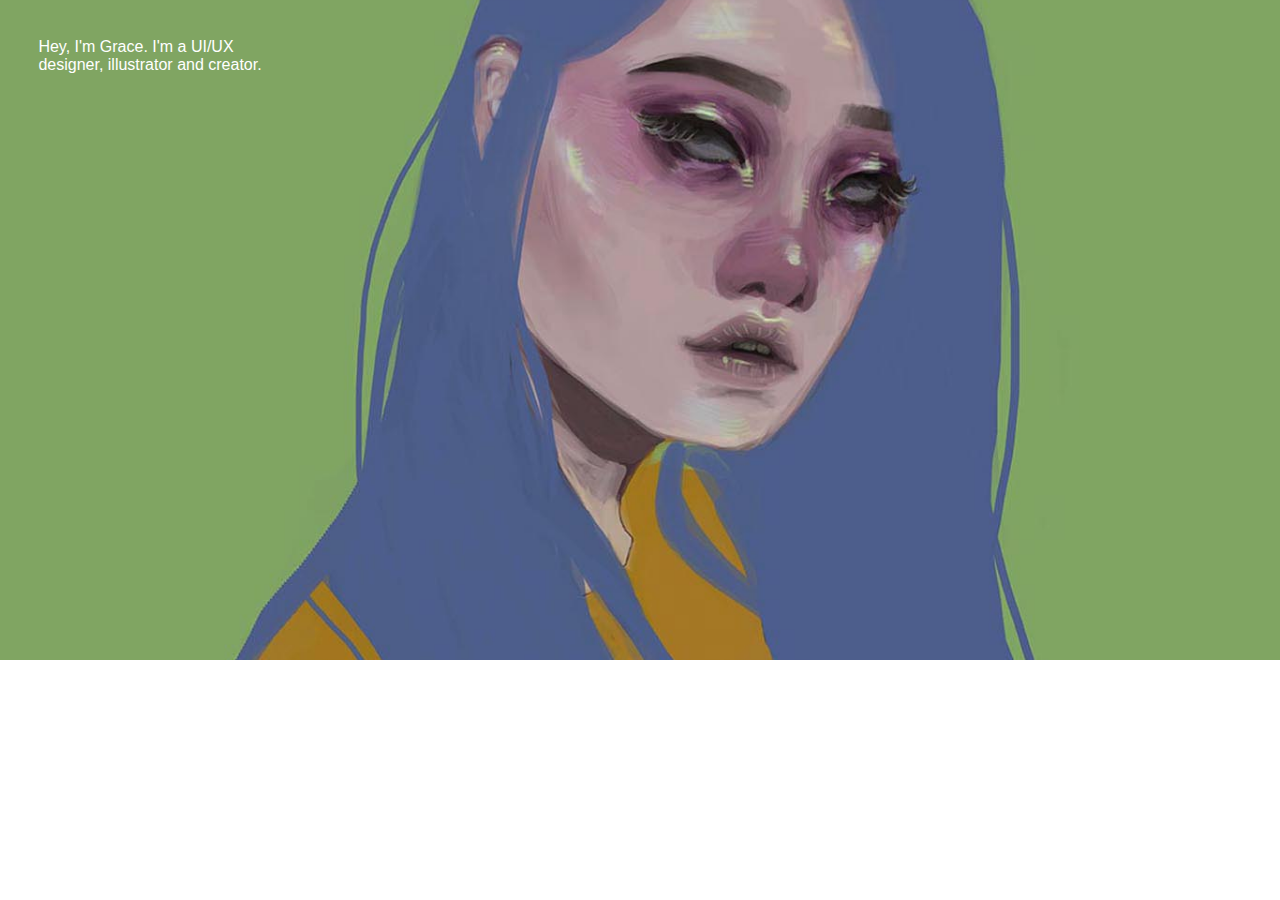
==== index.html @ 93673a51 "created the slideshow on homepage" ====
<!DOCTYPE html>
<html>
<head>
  <meta charset="utf-8">
  <title>Grace Redman's Portfolio</title>
  <script src="jquery-3.4.1.min.js"></script>
  <link rel="stylesheet" type="text/css" href="main.css">
  <script type="text/javascript" src="javascript.js"></script>
</head>
<body>
 <div class="container">
  <div class="slide show" style="background-image: url('images/1.jpg');">
  	<div class = "welcome">
 	Hey, I'm Grace. I'm a UI/UX designer, illustrator and creator.
 </div>
  </div>
  <div class="slide" style="background-image: url('images/2.jpg');">
  	<div class = "welcome">
 	Hey, I'm Grace. I'm a UI/UX designer, illustrator and creator.
 </div>
  </div>
  <div class="slide" style="background-image: url('images/3.png');">
  	<div class = "welcome">
 	Hey, I'm Grace. I'm a UI/UX designer, illustrator and creator.
 </div>
  </div>
</div>

</body>
</html>
---- main.css ----
*{

	margin: 0px;
	padding: 0px;

}
.container {
  height: 660px; /* It can be anything you need */
  position: relative;
  width: 100%;
  position: relative;

}

.container .slide {
  background-position: center center;
  background-repeat: no-repeat;
  background-size: cover;
  height: 100%;
  left: 0;
  opacity: 0;
  position: absolute;
  top: 0;
  transition: opacity 1s ease-in-out;
  width: 100%;
  z-index: 1;


}


.container .slide.show {
  opacity: 1;
}

.welcome{
	display: inline-block;
	width: 20%;
	margin: 3%;
	color: white;
	font-family: arial;


}
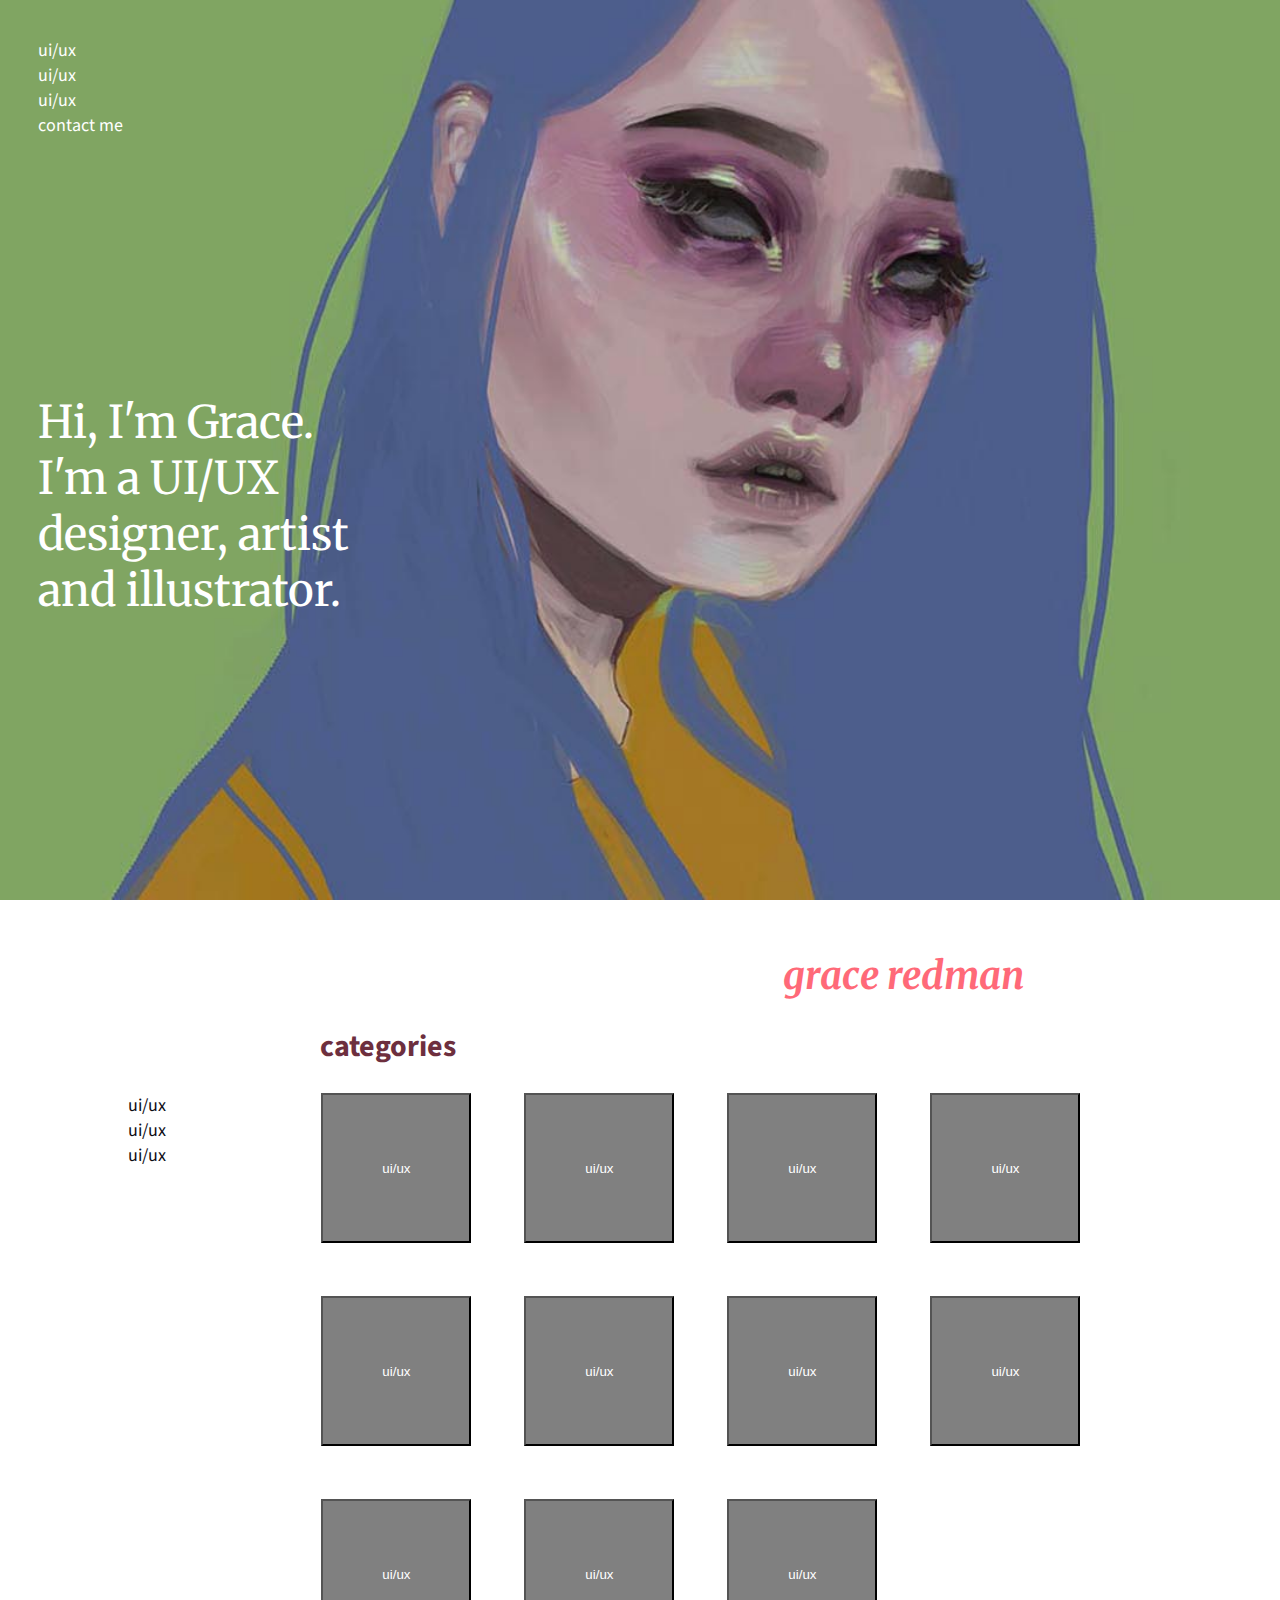
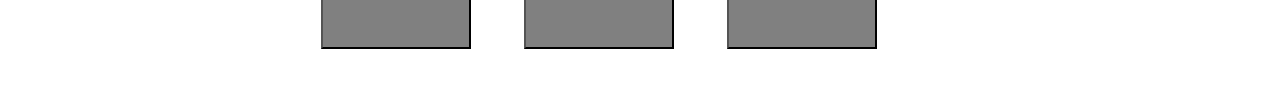
==== commit a68a5046: "added content on main page" ====
--- a/index.html
+++ b/index.html
@@ -1,30 +1,109 @@
 <!DOCTYPE html>
 <html>
 <head>
+  <meta name="viewport" content= "width=device-width, initial-scale=1.0"> 
   <meta charset="utf-8">
   <title>Grace Redman's Portfolio</title>
   <script src="jquery-3.4.1.min.js"></script>
   <link rel="stylesheet" type="text/css" href="main.css">
   <script type="text/javascript" src="javascript.js"></script>
+  <link href="https://fonts.googleapis.com/css?family=Merriweather&display=swap" rel="stylesheet">
+  <link href="https://fonts.googleapis.com/css?family=Source+Sans+Pro&display=swap" rel="stylesheet">
+
+
 </head>
 <body>
  <div class="container">
+
   <div class="slide show" style="background-image: url('images/1.jpg');">
-  	<div class = "welcome">
- 	Hey, I'm Grace. I'm a UI/UX designer, illustrator and creator.
+  	<div class = "category-top-left">
+      <ul class = "category">
+        <li><a href="ui_ux.html" class = "slideshow_nav">ui/ux</a></li>
+        <li ><a href="ui_ux.html" class = "slideshow_nav">ui/ux</a></li>
+        <li ><a href="ui_ux.html" class = "slideshow_nav">ui/ux</a></li>
+        <li><a href="contact_me.html" class = "slideshow_nav">contact me</a></li>
+      </ul>
+    </div>
+    <div class = "welcome">
+  Hi, I'm Grace. I'm a UI/UX designer, artist and illustrator. 
  </div>
   </div>
   <div class="slide" style="background-image: url('images/2.jpg');">
+    <div class = "category-top-left">
+      <ul class = "category">
+        <li ><a href="ui_ux.html" class = "slideshow_nav">ui/ux</a></li>
+        <li ><a href="ui_ux.html" class = "slideshow_nav">ui/ux</a></li>
+        <li ><a href="ui_ux.html" class = "slideshow_nav">ui/ux</a></li>
+        <li  ><a href="contact_me.html" class = "slideshow_nav">contact me</a></li>
+      </ul>
+    </div>
   	<div class = "welcome">
- 	Hey, I'm Grace. I'm a UI/UX designer, illustrator and creator.
+ 	Hi, I'm Grace. I'm a UI/UX designer, artist and illustrator. 
  </div>
   </div>
   <div class="slide" style="background-image: url('images/3.png');">
+    <div class = "category-top-left">
+      <ul class = "category">
+        <li><a href="ui_ux.html" class = "slideshow_nav">ui/ux</a></li>
+        <li ><a href="ui_ux.html" class = "slideshow_nav">ui/ux</a></li>
+        <li ><a href="ui_ux.html" class = "slideshow_nav">ui/ux</a></li>
+        <li ><a href="contact_me.html" class = "slideshow_nav">contact me</a></li>
+      </ul>
+    </div>
   	<div class = "welcome">
- 	Hey, I'm Grace. I'm a UI/UX designer, illustrator and creator.
+  Hi, I'm Grace. I'm a UI/UX designer, artist and illustrator. 
  </div>
   </div>
 </div>
+<div class = "title"> grace redman </div>
+<div class = "category_title"> categories </div>
+<div class = "main_page_container">
+  <div class = "left_nav_bar">
+    <li ><a href="ui_ux.html" class = "left_nav_style">ui/ux</a></li>
+    <li ><a href="ui_ux.html" class = "left_nav_style">ui/ux</a></li>
+    <li ><a href="ui_ux.html" class = "left_nav_style">ui/ux</a></li>
+  </div>
+
+
+
+
+  <div class = "category_container">
+
+    <button  onclick = "window.location.href = 'ui_ux.html';" class = "category_button">
+      <a href="ui_ux.html" class = "slideshow_nav">ui/ux</a>
+    </button>
+    <button  onclick = "window.location.href = 'ui_ux.html';" class = "category_button">
+      <a href="ui_ux.html" class = "slideshow_nav">ui/ux</a>
+    <button  onclick = "window.location.href = 'ui_ux.html';" class = "category_button">
+      <a href="ui_ux.html" class = "slideshow_nav">ui/ux</a>
+    </button>
+    <button  onclick = "window.location.href = 'ui_ux.html';" class = "category_button">
+      <a href="ui_ux.html" class = "slideshow_nav">ui/ux</a>
+    </button>
+    <button  onclick = "window.location.href = 'ui_ux.html';" class = "category_button">
+      <a href="ui_ux.html" class = "slideshow_nav">ui/ux</a>
+    </button>
+    <button  onclick = "window.location.href = 'ui_ux.html';" class = "category_button">
+      <a href="ui_ux.html" class = "slideshow_nav">ui/ux</a>
+    </button>  
+    <button  onclick = "window.location.href = 'ui_ux.html';" class = "category_button">
+      <a href="ui_ux.html" class = "slideshow_nav">ui/ux
+    </button> 
+    <button  onclick = "window.location.href = 'ui_ux.html';" class = "category_button">
+      <a href="ui_ux.html" class = "slideshow_nav">ui/ux</a>
+    </button>
+    <button  onclick = "window.location.href = 'ui_ux.html';" class = "category_button">
+      <a href="ui_ux.html" class = "slideshow_nav">ui/ux</a>
+    </button>
+    <button  onclick = "window.location.href = 'ui_ux.html';" class = "category_button">
+      <a href="ui_ux.html" class = "slideshow_nav">ui/ux</a>
+    </button>  
+    <button  onclick = "window.location.href = 'ui_ux.html';" class = "category_button">
+      <a href="ui_ux.html" class = "slideshow_nav">ui/ux</a>
+
+  </div>
+</div>
+  </div>
 
 </body>
 </html>
--- a/main.css
+++ b/main.css
@@ -5,9 +5,9 @@
 
 }
 .container {
-  height: 660px; /* It can be anything you need */
+  height: 100vh; /* It can be anything you need */
   position: relative;
-  width: 100%;
+  width: 100vw;
   position: relative;
 
 }
@@ -33,12 +33,117 @@
   opacity: 1;
 }
 
-.welcome{
-	display: inline-block;
-	width: 20%;
-	margin: 3%;
-	color: white;
-	font-family: arial;
+.category-top-left{
+  display: block;
+  width: 20%;
+  margin: 3%;
+  color: white;
+  font-family: 'Source Sans Pro', sans-serif;
+  font-size: 18px;
+  list-style-type: none;
+
+}
 
 
-}+.ul, li{
+    list-style-type: none;
+    list-style: none;
+}
+.welcome{
+	display: block;
+	width: 25%;
+  margin: 3%;
+	color: white;
+	font-family: 'Merriweather', serif;
+  margin-top: 20%;
+  font-size: 45px;
+
+
+}
+
+a.slideshow_nav:link{
+  text-decoration: none;
+  color: white;
+}
+
+.slideshow_nav{
+  color: white;
+}
+
+.title{
+  font-family: 'Merriweather', serif;
+  margin-top: 4%;
+  margin-right: 20%;
+  text-align: right;
+  font-size: 240%;
+  font-weight: bolder;
+  font-style: italic;
+  
+  color: #ff6978;
+}
+
+.category_title{
+  font-family: 'Source Sans Pro', sans-serif;
+  font-weight: bolder;
+  color: #6d2f3e;
+  font-size: 30px;
+  margin-left: 25%;
+  margin-top: 2%;
+  
+}
+
+
+.left_nav_bar{
+  list-style-type: none;
+  list-style: none;
+  display: inline-block;
+/*  margin-top: 14%;*/
+  margin-left: 10%;
+  font-size: 18px;
+/*  width: 30%;*/
+  font-family: 'Source Sans Pro', sans-serif;
+
+}
+
+a.left_nav_style:link{
+
+  text-decoration: none;
+  color: #0b0A12;
+
+}
+
+a.left_nav_style:visited{
+
+  text-decoration: none;
+  color: #ff6978;
+
+}
+
+.main_page_container{
+  display: flex;
+  flex-direction: row;
+  margin-top: 2%;
+}
+
+.category_container{
+  height: 600px;
+  display: inline-flex;
+  margin-left: 8%;
+  margin-right:10%;
+  flex-direction: row;
+  flex-wrap: wrap;
+  width: 80%
+
+
+
+}
+
+.category_button{
+  background-color: grey;
+  width: 150px;
+  height: 150px;
+  margin-left: 6%;
+  margin-bottom: 6%;
+}
+
+
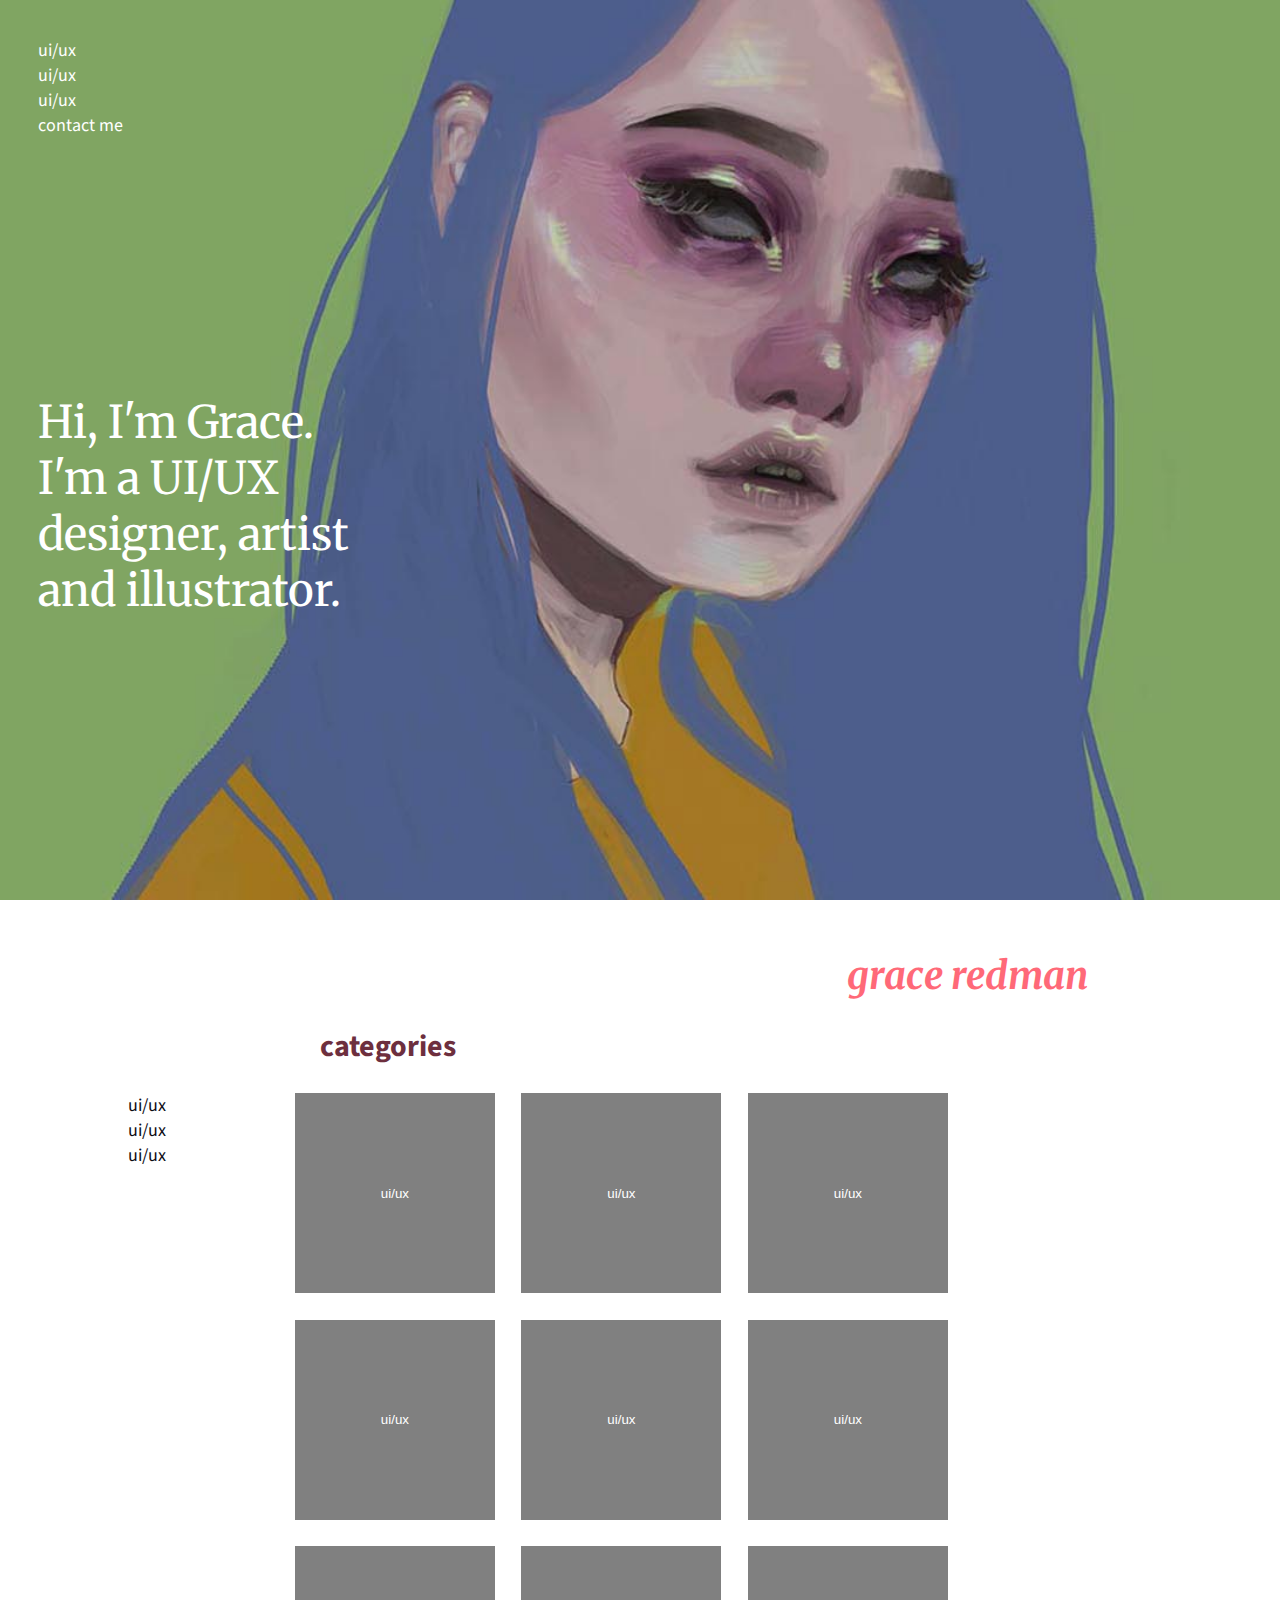
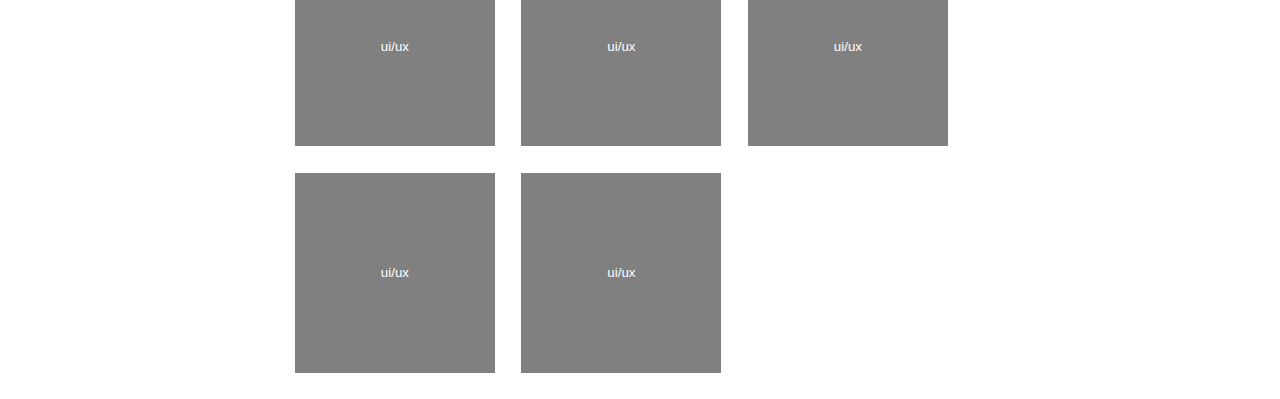
==== commit 502c9a01: "added content to project page" ====
--- a/index.html
+++ b/index.html
@@ -55,7 +55,7 @@
  </div>
   </div>
 </div>
-<div class = "title"> grace redman </div>
+<div onclick = "window.location.href = 'index.html';" class = "title"> grace redman </div>
 <div class = "category_title"> categories </div>
 <div class = "main_page_container">
   <div class = "left_nav_bar">
@@ -71,6 +71,7 @@
 
     <button  onclick = "window.location.href = 'ui_ux.html';" class = "category_button">
       <a href="ui_ux.html" class = "slideshow_nav">ui/ux</a>
+
     </button>
     <button  onclick = "window.location.href = 'ui_ux.html';" class = "category_button">
       <a href="ui_ux.html" class = "slideshow_nav">ui/ux</a>
--- a/main.css
+++ b/main.css
@@ -73,7 +73,7 @@
 .title{
   font-family: 'Merriweather', serif;
   margin-top: 4%;
-  margin-right: 20%;
+  margin-right: 15%;
   text-align: right;
   font-size: 240%;
   font-weight: bolder;
@@ -126,7 +126,7 @@
 }
 
 .category_container{
-  height: 600px;
+  height: auto;
   display: inline-flex;
   margin-left: 8%;
   margin-right:10%;
@@ -140,10 +140,32 @@
 
 .category_button{
   background-color: grey;
-  width: 150px;
-  height: 150px;
-  margin-left: 6%;
-  margin-bottom: 6%;
+  width: 200px;
+  height: 200px;
+  margin-left: 3%;
+  margin-bottom: 3%;
+  align-items: center;
+  border: none;
+}
+
+.project_button{
+  width: 200px;
+  height: 200px;
+  margin-left: 3%;
+  margin-bottom: 3%;
+  align-items: center;
+  border: none;
+  color: black;
+  background-image: url('images/icon copy 2.png');
+
+
 }
 
 
+button.project_button:hover{
+  background-image: url('images/icon copy over.png');
+
+
+}
+
+
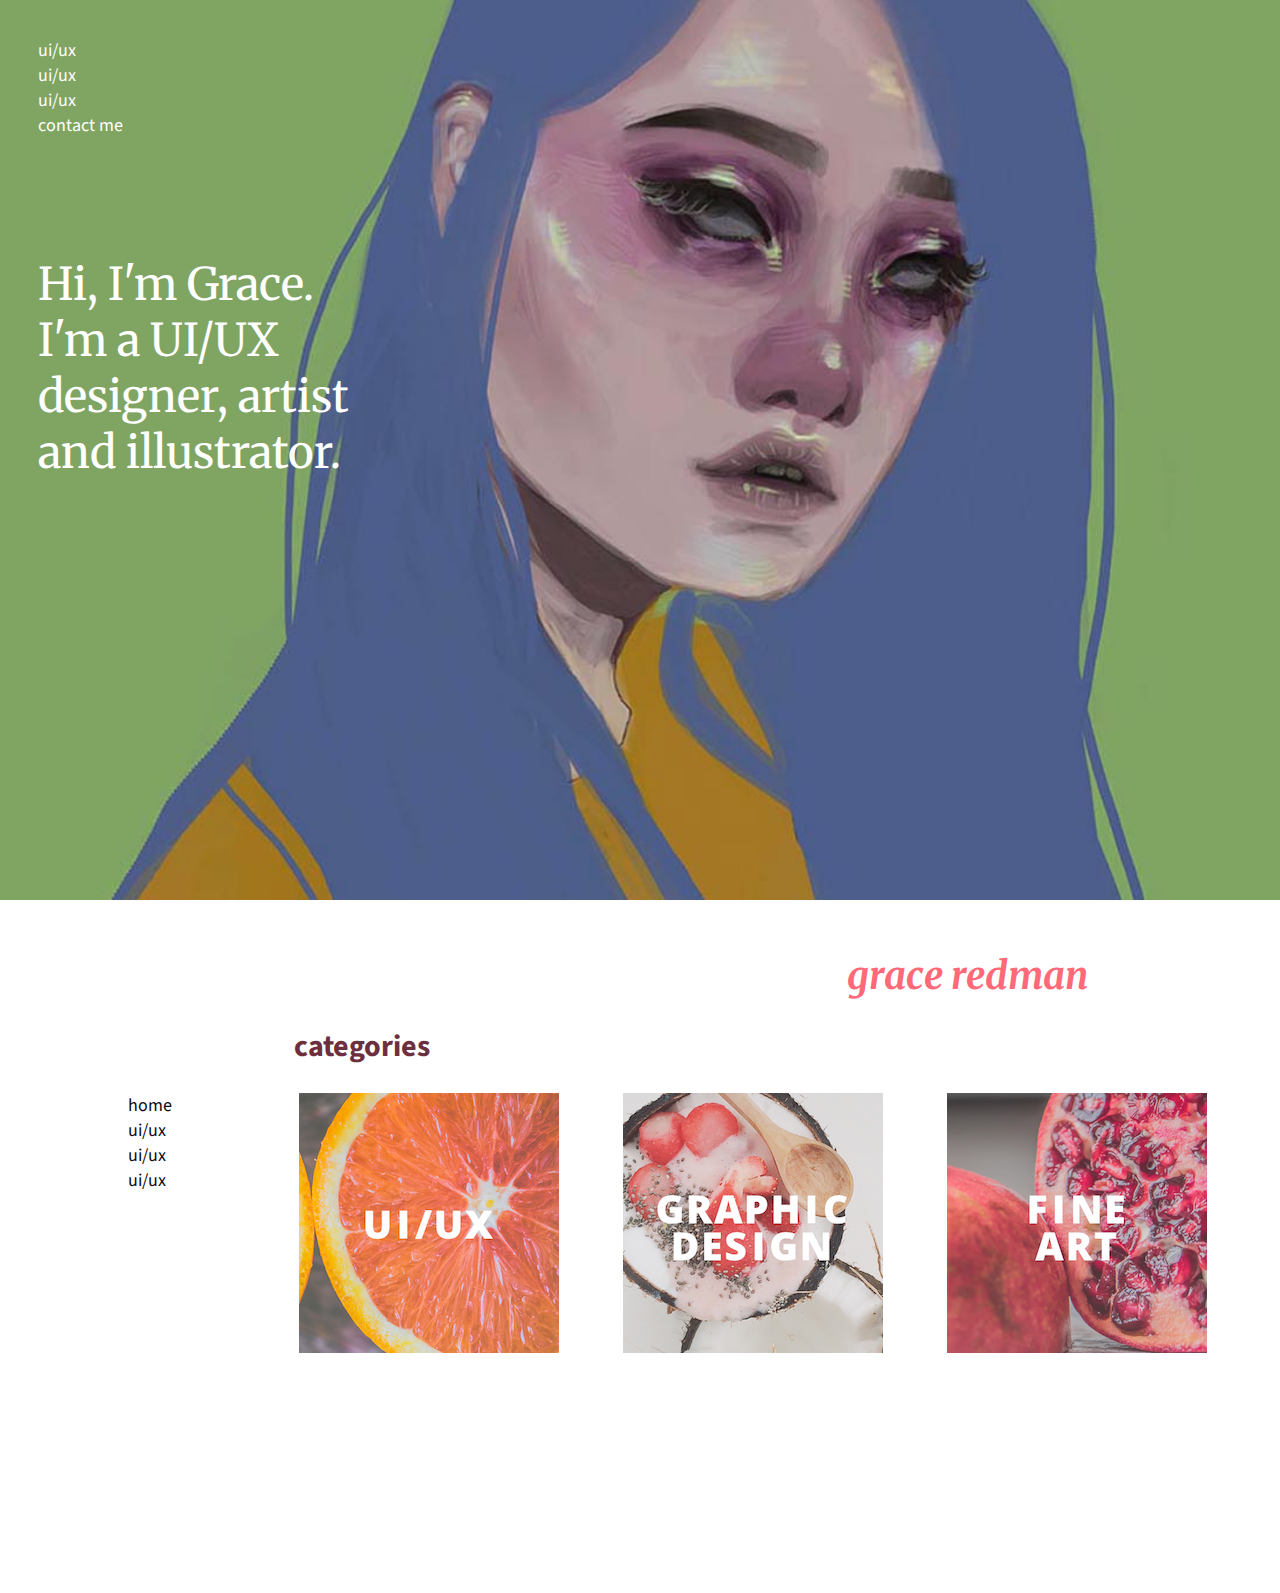
==== commit ec18f0e5: "added images to icons" ====
--- a/index.html
+++ b/index.html
@@ -13,6 +13,8 @@
 
 </head>
 <body>
+
+
  <div class="container">
 
   <div class="slide show" style="background-image: url('images/1.jpg');">
@@ -24,9 +26,7 @@
         <li><a href="contact_me.html" class = "slideshow_nav">contact me</a></li>
       </ul>
     </div>
-    <div class = "welcome">
-  Hi, I'm Grace. I'm a UI/UX designer, artist and illustrator. 
- </div>
+
   </div>
   <div class="slide" style="background-image: url('images/2.jpg');">
     <div class = "category-top-left">
@@ -37,28 +37,31 @@
         <li  ><a href="contact_me.html" class = "slideshow_nav">contact me</a></li>
       </ul>
     </div>
-  	<div class = "welcome">
- 	Hi, I'm Grace. I'm a UI/UX designer, artist and illustrator. 
- </div>
+
   </div>
+
   <div class="slide" style="background-image: url('images/3.png');">
     <div class = "category-top-left">
       <ul class = "category">
-        <li><a href="ui_ux.html" class = "slideshow_nav">ui/ux</a></li>
+        <li><a href="ui_ux.html" class = "slideshow_nav"></a></li>
         <li ><a href="ui_ux.html" class = "slideshow_nav">ui/ux</a></li>
         <li ><a href="ui_ux.html" class = "slideshow_nav">ui/ux</a></li>
         <li ><a href="contact_me.html" class = "slideshow_nav">contact me</a></li>
       </ul>
     </div>
-  	<div class = "welcome">
+  	
+  </div>
+</div>
+<div class = "welcome">
   Hi, I'm Grace. I'm a UI/UX designer, artist and illustrator. 
  </div>
-  </div>
-</div>
+
 <div onclick = "window.location.href = 'index.html';" class = "title"> grace redman </div>
+
 <div class = "category_title"> categories </div>
 <div class = "main_page_container">
   <div class = "left_nav_bar">
+    <li ><a href="index.html" class = "left_nav_style">home</a></li>
     <li ><a href="ui_ux.html" class = "left_nav_style">ui/ux</a></li>
     <li ><a href="ui_ux.html" class = "left_nav_style">ui/ux</a></li>
     <li ><a href="ui_ux.html" class = "left_nav_style">ui/ux</a></li>
@@ -66,44 +69,21 @@
 
 
 
-
+<div class = "whole_page">
   <div class = "category_container">
 
     <button  onclick = "window.location.href = 'ui_ux.html';" class = "category_button">
-      <a href="ui_ux.html" class = "slideshow_nav">ui/ux</a>
-
+      <a href="ui_ux.html" class = "slideshow_nav"></a>
+      <img src="images/cat_icon_1.png">
     </button>
     <button  onclick = "window.location.href = 'ui_ux.html';" class = "category_button">
-      <a href="ui_ux.html" class = "slideshow_nav">ui/ux</a>
+      <a href="ui_ux.html" class = "slideshow_nav"></a>
+      <img src="images/cat_icon_2.png">
     <button  onclick = "window.location.href = 'ui_ux.html';" class = "category_button">
-      <a href="ui_ux.html" class = "slideshow_nav">ui/ux</a>
-    </button>
-    <button  onclick = "window.location.href = 'ui_ux.html';" class = "category_button">
-      <a href="ui_ux.html" class = "slideshow_nav">ui/ux</a>
-    </button>
-    <button  onclick = "window.location.href = 'ui_ux.html';" class = "category_button">
-      <a href="ui_ux.html" class = "slideshow_nav">ui/ux</a>
-    </button>
-    <button  onclick = "window.location.href = 'ui_ux.html';" class = "category_button">
-      <a href="ui_ux.html" class = "slideshow_nav">ui/ux</a>
-    </button>  
-    <button  onclick = "window.location.href = 'ui_ux.html';" class = "category_button">
-      <a href="ui_ux.html" class = "slideshow_nav">ui/ux
-    </button> 
-    <button  onclick = "window.location.href = 'ui_ux.html';" class = "category_button">
-      <a href="ui_ux.html" class = "slideshow_nav">ui/ux</a>
-    </button>
-    <button  onclick = "window.location.href = 'ui_ux.html';" class = "category_button">
-      <a href="ui_ux.html" class = "slideshow_nav">ui/ux</a>
-    </button>
-    <button  onclick = "window.location.href = 'ui_ux.html';" class = "category_button">
-      <a href="ui_ux.html" class = "slideshow_nav">ui/ux</a>
-    </button>  
-    <button  onclick = "window.location.href = 'ui_ux.html';" class = "category_button">
-      <a href="ui_ux.html" class = "slideshow_nav">ui/ux</a>
-
+      <a href="ui_ux.html" class = "slideshow_nav"></a>
+      <img src="images/cat_icon_3.png">
+    </button>    
   </div>
-</div>
   </div>
 
 </body>
--- a/main.css
+++ b/main.css
@@ -57,6 +57,9 @@
 	font-family: 'Merriweather', serif;
   margin-top: 20%;
   font-size: 45px;
+  position: absolute;
+  top: 0;
+  z-index: 10;
 
 
 }
@@ -87,7 +90,7 @@
   font-weight: bolder;
   color: #6d2f3e;
   font-size: 30px;
-  margin-left: 25%;
+  margin-left: 23%;
   margin-top: 2%;
   
 }
@@ -125,47 +128,91 @@
   margin-top: 2%;
 }
 
+.whole_page{
+  height: 500px;
+}
+
 .category_container{
-  height: auto;
+
   display: inline-flex;
   margin-left: 8%;
   margin-right:10%;
   flex-direction: row;
   flex-wrap: wrap;
-  width: 80%
-
-
-
-}
+  width: 150%;
+  align-content: center;
+
+
+
+}
+
+
 
 .category_button{
   background-color: grey;
-  width: 200px;
-  height: 200px;
+  width: 260px;
+  height: 260px;
+  margin-left: 5.5%;
+  margin-bottom: 5.5%;
+
+  border: none;
+}
+
+.project_button{
+  width: 260px;
+  height: 260px;
   margin-left: 3%;
   margin-bottom: 3%;
   align-items: center;
   border: none;
-}
-
-.project_button{
-  width: 200px;
-  height: 200px;
+  color: black;
+  background-image: url('images/icon.png');
+
+
+}
+
+.project_button_2{
+  width: 260px;
+  height: 260px;
   margin-left: 3%;
   margin-bottom: 3%;
   align-items: center;
   border: none;
   color: black;
-  background-image: url('images/icon copy 2.png');
-
-
-}
-
+  background-image: url('images/icon_2.png');
+
+
+}
+
+.project_button_3{
+  width: 260px;
+  height: 260px;
+  margin-left: 3%;
+  margin-bottom: 3%;
+  align-items: center;
+  border: none;
+  color: black;
+  background-image: url('images/icon_3.png');
+
+
+}
 
 button.project_button:hover{
-  background-image: url('images/icon copy over.png');
-
-
-}
-
-
+  background-image: url('images/icon_over.png');
+
+
+}
+
+button.project_button_2:hover{
+  background-image: url('images/icon_over_2.png');
+
+
+}
+
+button.project_button_2:hover{
+  background-image: url('images/icon_over_3.png');
+
+
+}
+
+
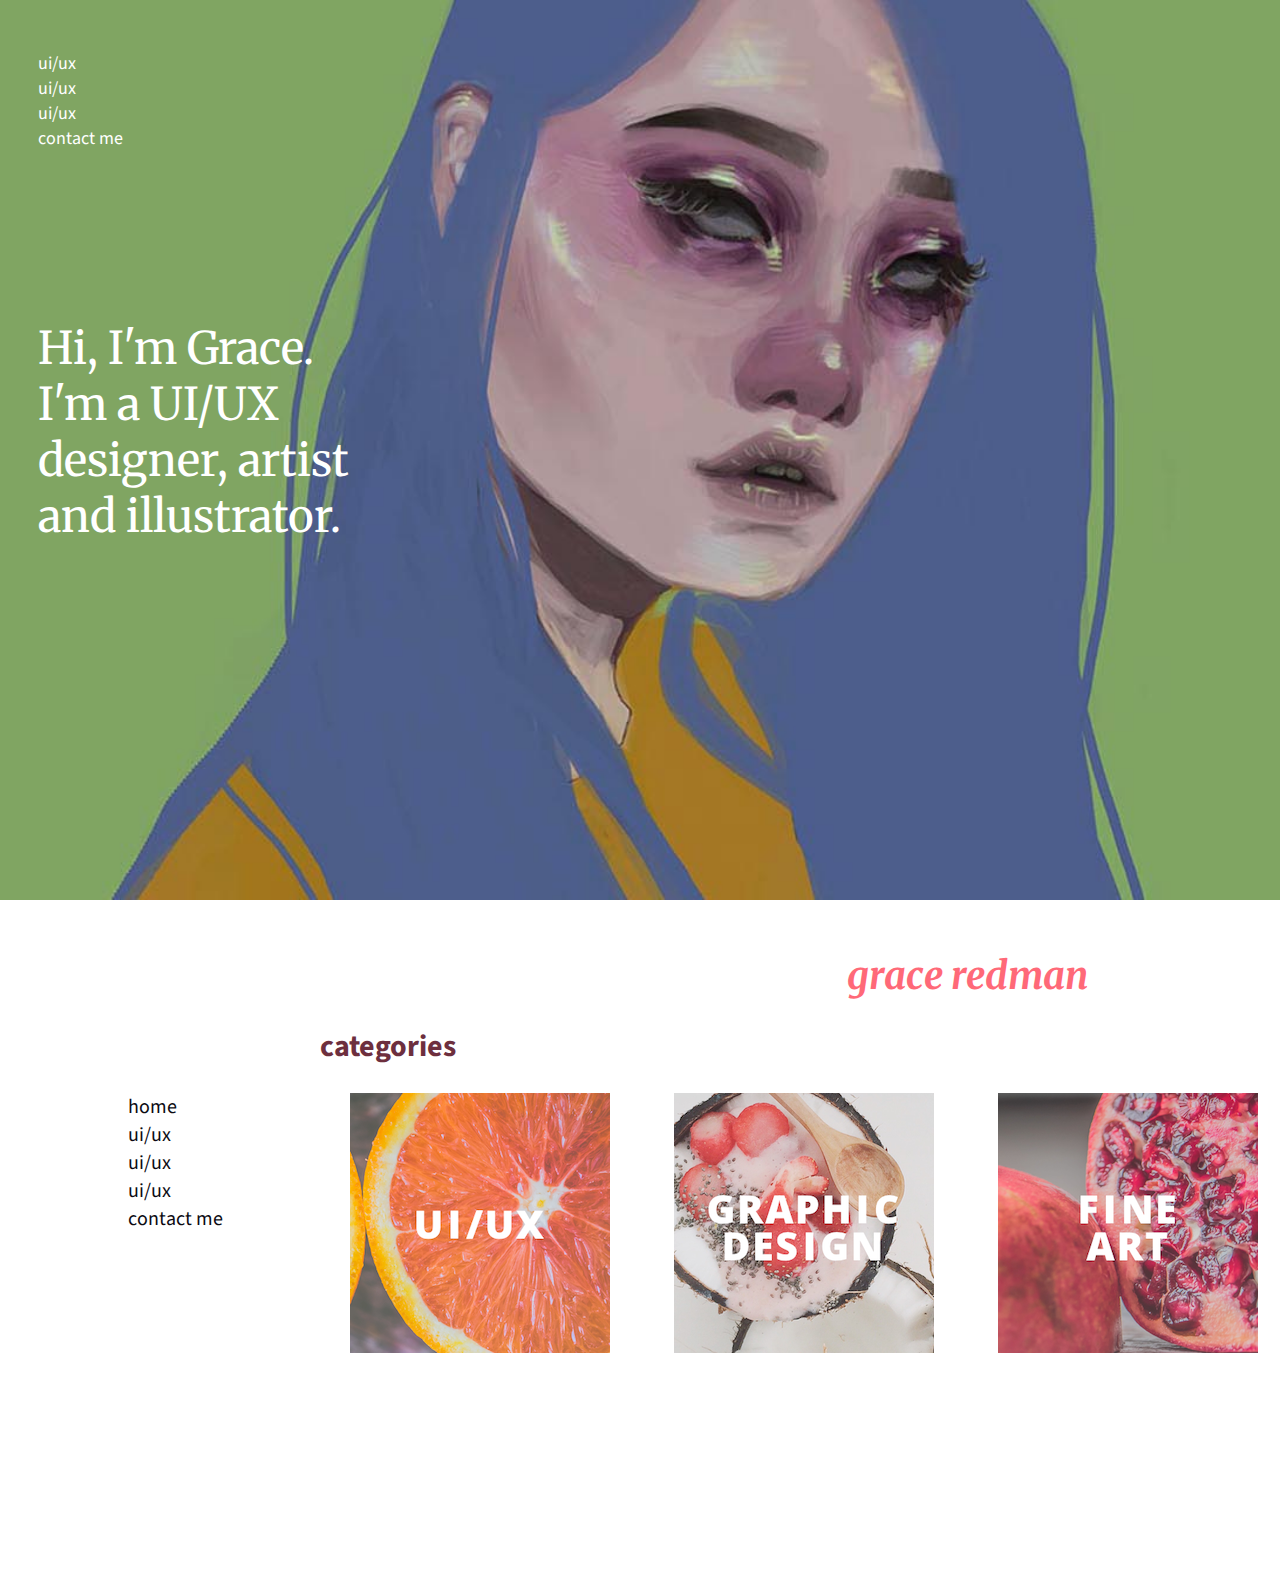
==== commit 5cd44796: "added responsive design" ====
--- a/index.html
+++ b/index.html
@@ -18,7 +18,24 @@
  <div class="container">
 
   <div class="slide show" style="background-image: url('images/1.jpg');">
-  	<div class = "category-top-left">
+  	
+
+  </div>
+  <div class="slide" style="background-image: url('images/2.jpg');">
+ 
+ 
+
+  </div>
+
+  <div class="slide" style="background-image: url('images/3.png');">
+    
+  	
+  </div>
+</div>
+<div class = "welcome">
+  Hi, I'm Grace. I'm a UI/UX designer, artist and illustrator. 
+ </div>
+ <div class = "category-top-left">
       <ul class = "category">
         <li><a href="ui_ux.html" class = "slideshow_nav">ui/ux</a></li>
         <li ><a href="ui_ux.html" class = "slideshow_nav">ui/ux</a></li>
@@ -26,35 +43,6 @@
         <li><a href="contact_me.html" class = "slideshow_nav">contact me</a></li>
       </ul>
     </div>
-
-  </div>
-  <div class="slide" style="background-image: url('images/2.jpg');">
-    <div class = "category-top-left">
-      <ul class = "category">
-        <li ><a href="ui_ux.html" class = "slideshow_nav">ui/ux</a></li>
-        <li ><a href="ui_ux.html" class = "slideshow_nav">ui/ux</a></li>
-        <li ><a href="ui_ux.html" class = "slideshow_nav">ui/ux</a></li>
-        <li  ><a href="contact_me.html" class = "slideshow_nav">contact me</a></li>
-      </ul>
-    </div>
-
-  </div>
-
-  <div class="slide" style="background-image: url('images/3.png');">
-    <div class = "category-top-left">
-      <ul class = "category">
-        <li><a href="ui_ux.html" class = "slideshow_nav"></a></li>
-        <li ><a href="ui_ux.html" class = "slideshow_nav">ui/ux</a></li>
-        <li ><a href="ui_ux.html" class = "slideshow_nav">ui/ux</a></li>
-        <li ><a href="contact_me.html" class = "slideshow_nav">contact me</a></li>
-      </ul>
-    </div>
-  	
-  </div>
-</div>
-<div class = "welcome">
-  Hi, I'm Grace. I'm a UI/UX designer, artist and illustrator. 
- </div>
 
 <div onclick = "window.location.href = 'index.html';" class = "title"> grace redman </div>
 
@@ -65,6 +53,7 @@
     <li ><a href="ui_ux.html" class = "left_nav_style">ui/ux</a></li>
     <li ><a href="ui_ux.html" class = "left_nav_style">ui/ux</a></li>
     <li ><a href="ui_ux.html" class = "left_nav_style">ui/ux</a></li>
+    <li><a href="contact_me.html" class = "left_nav_style">contact me</a></li>
   </div>
 
 
@@ -74,14 +63,14 @@
 
     <button  onclick = "window.location.href = 'ui_ux.html';" class = "category_button">
       <a href="ui_ux.html" class = "slideshow_nav"></a>
-      <img src="images/cat_icon_1.png">
+      <img class = "cat-image" src="images/cat_icon_1.png">
     </button>
     <button  onclick = "window.location.href = 'ui_ux.html';" class = "category_button">
       <a href="ui_ux.html" class = "slideshow_nav"></a>
-      <img src="images/cat_icon_2.png">
+      <img class = "cat-image" src="images/cat_icon_2.png">
     <button  onclick = "window.location.href = 'ui_ux.html';" class = "category_button">
       <a href="ui_ux.html" class = "slideshow_nav"></a>
-      <img src="images/cat_icon_3.png">
+      <img class = "cat-image" src="images/cat_icon_3.png">
     </button>    
   </div>
   </div>
--- a/main.css
+++ b/main.css
@@ -37,10 +37,14 @@
   display: block;
   width: 20%;
   margin: 3%;
+  margin-top: 4%;
   color: white;
   font-family: 'Source Sans Pro', sans-serif;
   font-size: 18px;
   list-style-type: none;
+  position: absolute;
+  top: 0;
+  z-index: 10;
 
 }
 
@@ -55,7 +59,7 @@
   margin: 3%;
 	color: white;
 	font-family: 'Merriweather', serif;
-  margin-top: 20%;
+  margin-top: 25%;
   font-size: 45px;
   position: absolute;
   top: 0;
@@ -81,7 +85,7 @@
   font-size: 240%;
   font-weight: bolder;
   font-style: italic;
-  
+  cursor: default;
   color: #ff6978;
 }
 
@@ -90,7 +94,7 @@
   font-weight: bolder;
   color: #6d2f3e;
   font-size: 30px;
-  margin-left: 23%;
+  margin-left: 25%;
   margin-top: 2%;
   
 }
@@ -102,7 +106,7 @@
   display: inline-block;
 /*  margin-top: 14%;*/
   margin-left: 10%;
-  font-size: 18px;
+  font-size: 20px;
 /*  width: 30%;*/
   font-family: 'Source Sans Pro', sans-serif;
 
@@ -126,6 +130,7 @@
   display: flex;
   flex-direction: row;
   margin-top: 2%;
+  width: auto;
 }
 
 .whole_page{
@@ -209,10 +214,235 @@
 
 }
 
-button.project_button_2:hover{
-  background-image: url('images/icon_over_3.png');
-
-
-}
-
-
+button.project_button_3:hover{
+  background-image: url('images/icon_3_over.png');
+
+
+}
+
+.project_title{
+  font-family: 'Source Sans Pro', sans-serif;
+  font-weight: bolder;
+  font-style: bold;
+  color: #6d2f3e;
+  font-size: 50px;
+  margin-left: 24%;
+  margin-top: 5%;
+  
+}
+
+.project_container{
+
+  display: inline-flex;
+  margin-left: 8%;
+  margin-right:10%;
+  flex-direction: column;
+  flex-wrap: wrap;
+
+  align-content: flex-start;
+
+
+
+}
+
+h1{
+  font-family: 'Source Sans Pro', sans-serif;
+  font-weight: bolder;
+  color: #6d2f3e;
+}
+
+p{
+  width: 80%;
+  margin-top: 2%;
+  font-family: 'Source Sans Pro', sans-serif;
+  color: black;
+  margin-bottom: 2%;
+}
+
+.feed_me_banner{
+  margin-bottom: 3%;
+
+
+}
+
+.project_page_container{
+  display: flex;
+  flex-direction: row;
+  margin-top: 2%;
+  height: 1800px;
+}
+
+.contact_me_text{
+  font-family: 'Source Sans Pro', sans-serif;
+      color: #0b0A12;
+
+}
+
+
+
+
+a.contact_link{
+  text-decoration: none; 
+        color: #0b0A12;
+
+}
+
+
+.contact_page_container{
+  display: flex;
+  flex-direction: row;
+  margin-top: 2%;
+  height: 400px;
+}
+
+@media only screen and (max-width: 1253px){
+.category_container{
+  display: flex;
+  margin-left: 8%;
+  margin-right:10%;
+  width: 120%;
+
+  align-content: center;
+
+}
+
+.category_button{
+  background-color: grey;
+  width: 230px;
+  height: 230px;
+  margin-left: 3%;
+  margin-bottom: 3%;
+
+  border: none;
+}
+
+.cat-image{
+  width: 230px;
+  height: 230px;
+}
+
+}
+
+@media only screen and (max-width: 1072px) {
+  .feed_me_banner{
+    width: 600px;
+
+  }
+  .project_title{
+    font-size: 40px;
+    margin-left: 26%;
+    margin-top: 6%;
+}
+  .category_title{
+  
+  font-size: 30px;
+  margin-left: 29%;
+  margin-top: 5%;
+  
+}
+
+.title{
+  
+  margin-left: 15%;
+  margin-right: 15%;
+  text-align: center;
+ 
+}
+
+.welcome{
+ 
+  margin-top: 40%;
+  font-size: 35px;
+
+
+
+}
+
+.category_container{
+flex-direction: row;
+  margin-left: 8%;
+  margin-right:10%;
+  width: 80%;
+
+  align-content: center;
+
+}
+
+.category_button{
+  background-color: grey;
+  width: 230px;
+  height: 230px;
+  margin-left: 3%;
+  margin-bottom: 3%;
+
+  border: none;
+}
+
+.cat-image{
+  width: 230px;
+  height: 230px;
+}
+
+}
+ 
+}
+
+
+@media only screen and (max-width: 768px) {
+  .feed_me_banner{
+    width: 400px;
+
+  }
+  .project_title{
+    font-size: 40px;
+    margin-left: 26%;
+    margin-top: 6%;
+    text-align: center;
+}
+  .category_title{
+  
+  font-size: 30px;
+  margin-left: 27%;
+  margin-top: 6%;
+}
+
+.title{
+  
+  margin-left: 15%;
+  margin-right: 15%;
+  text-align: center;
+ 
+}
+.category_container{
+  display: flex;
+  margin-left: 8%;
+  margin-right:10%;
+  flex-direction: column;
+  flex-wrap: wrap;
+  width: 80%;
+  align-content: center;
+
+}
+}
+
+@media only screen and (max-width: 600px) {
+  .feed_me_banner{
+    width: 300px;
+
+  }
+  .project_title{
+    font-size: 33px;
+    margin-left: 26%;
+    margin-top: 6%;
+    text-align: center;
+}
+
+ .category_title{
+  text-align: center;
+  font-size: 30px;
+  margin-left: 3%;
+  margin-top: 10%;
+}
+
+}
+
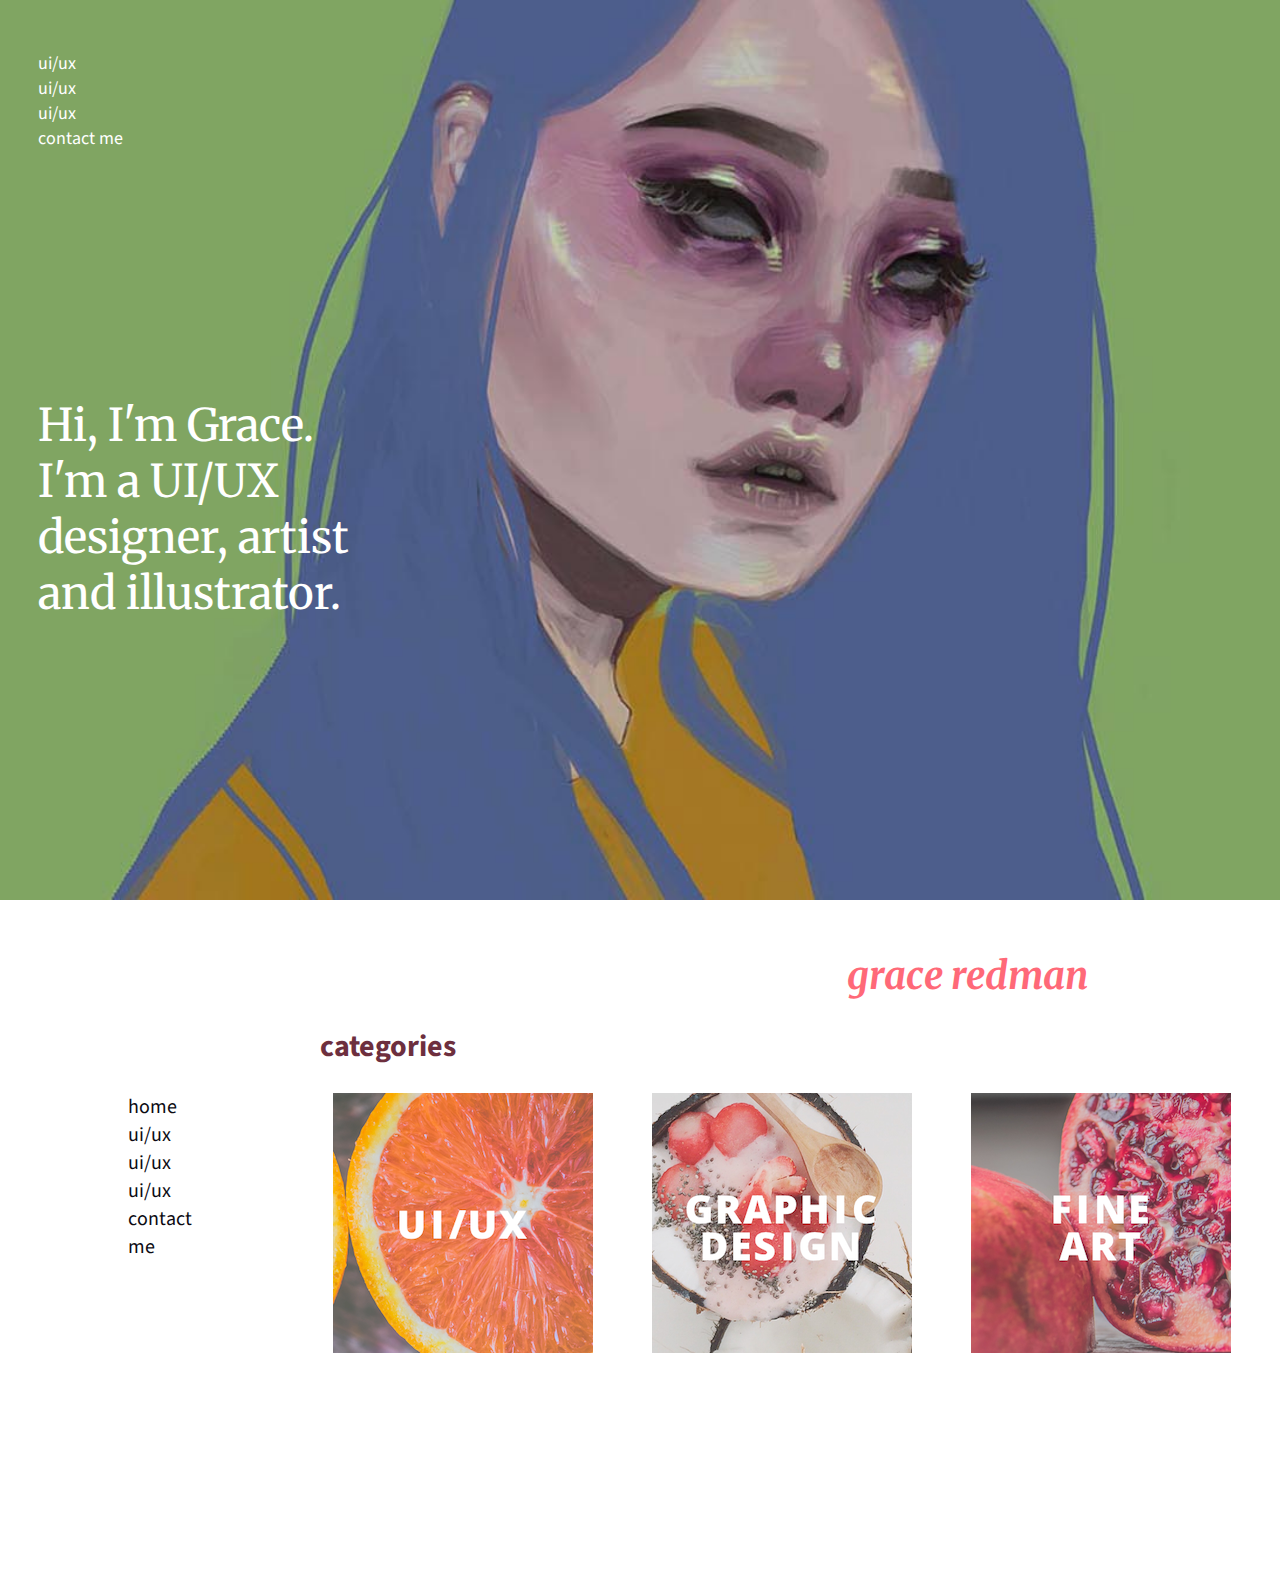
==== commit 3b468813: "swapped out banner images" ====
--- a/index.html
+++ b/index.html
@@ -21,7 +21,7 @@
   	
 
   </div>
-  <div class="slide" style="background-image: url('images/2.jpg');">
+  <div class="slide" style="background-image: url('images/banner_copy.png');">
  
  
 
--- a/main.css
+++ b/main.css
@@ -59,7 +59,7 @@
   margin: 3%;
 	color: white;
 	font-family: 'Merriweather', serif;
-  margin-top: 25%;
+  margin-top: 31%;
   font-size: 45px;
   position: absolute;
   top: 0;
@@ -130,21 +130,23 @@
   display: flex;
   flex-direction: row;
   margin-top: 2%;
-  width: auto;
+
+
 }
 
 .whole_page{
   height: 500px;
+  width: 100vw;
 }
 
 .category_container{
 
-  display: inline-flex;
+  display: flex;
   margin-left: 8%;
-  margin-right:10%;
+/*  margin-right:10%;*/
   flex-direction: row;
   flex-wrap: wrap;
-  width: 150%;
+  width: auto;
   align-content: center;
 
 
@@ -155,10 +157,11 @@
 
 .category_button{
   background-color: grey;
-  width: 260px;
-  height: 260px;
-  margin-left: 5.5%;
-  margin-bottom: 5.5%;
+  width: 250px;
+  height: 250px;
+  margin-left: 4%;
+  margin-bottom: 4%;
+  margin-right: 3%;
 
   border: none;
 }
@@ -323,7 +326,8 @@
 
 }
 
-@media only screen and (max-width: 1072px) {
+
+@media only screen and (max-width: 1024px) {
   .feed_me_banner{
     width: 600px;
 
@@ -351,7 +355,7 @@
 
 .welcome{
  
-  margin-top: 40%;
+  margin-top: 32%;
   font-size: 35px;
 
 
@@ -388,7 +392,10 @@
 }
 
 
-@media only screen and (max-width: 768px) {
+
+
+
+@media only screen and (max-width: 770px) {
   .feed_me_banner{
     width: 400px;
 
@@ -423,11 +430,31 @@
   align-content: center;
 
 }
+
+.welcome{
+  margin-top: 200px;
+}
+
+.category_button{
+  width: 200px;
+  height: 200px;
+  margin-bottom: 10%;
+}
+
+.cat-image{
+  width: 200px;
+  height: 200px;
+}
+
 }
 
 @media only screen and (max-width: 600px) {
+
+  .title{
+    margin-top: 8%;
+  }
   .feed_me_banner{
-    width: 300px;
+    width: 260px;
 
   }
   .project_title{
@@ -444,5 +471,75 @@
   margin-top: 10%;
 }
 
-}
-
+.welcome{
+ 
+  margin-top: 120%;
+  font-size: 30px;
+  width: 50%;
+}
+
+.project_button_2{
+  width: 200px;
+  height: 200px;
+  background-size: 200px;
+  margin-bottom: 12%;
+
+
+}
+
+.project_button{
+  width: 200px;
+  height: 200px;
+  background-size: 200px;
+  margin-bottom: 12%;
+
+
+}
+
+.project_button_3{
+  width: 200px;
+  height: 200px;
+  background-size: 200px;
+  margin-bottom: 12%;
+
+
+}
+
+.feed_me_banner{
+  margin-bottom: 3%;
+  width: 200px;
+
+
+}
+
+.category_button{
+  width: 200px;
+  height: 200px;
+  margin-bottom: 10%;
+}
+
+.cat-image{
+  width: 200px;
+  height: 200px;
+}
+
+}
+
+
+
+@media only screen and (max-width: 375px) {
+  .welcome{
+ 
+  margin-top: 100%;
+  font-size: 30px;
+  width: 50%;
+  margin-left: 8%;
+}
+
+.category-top-left{
+  margin-top: 10%;
+    margin-left: 8%;
+
+}
+}
+
